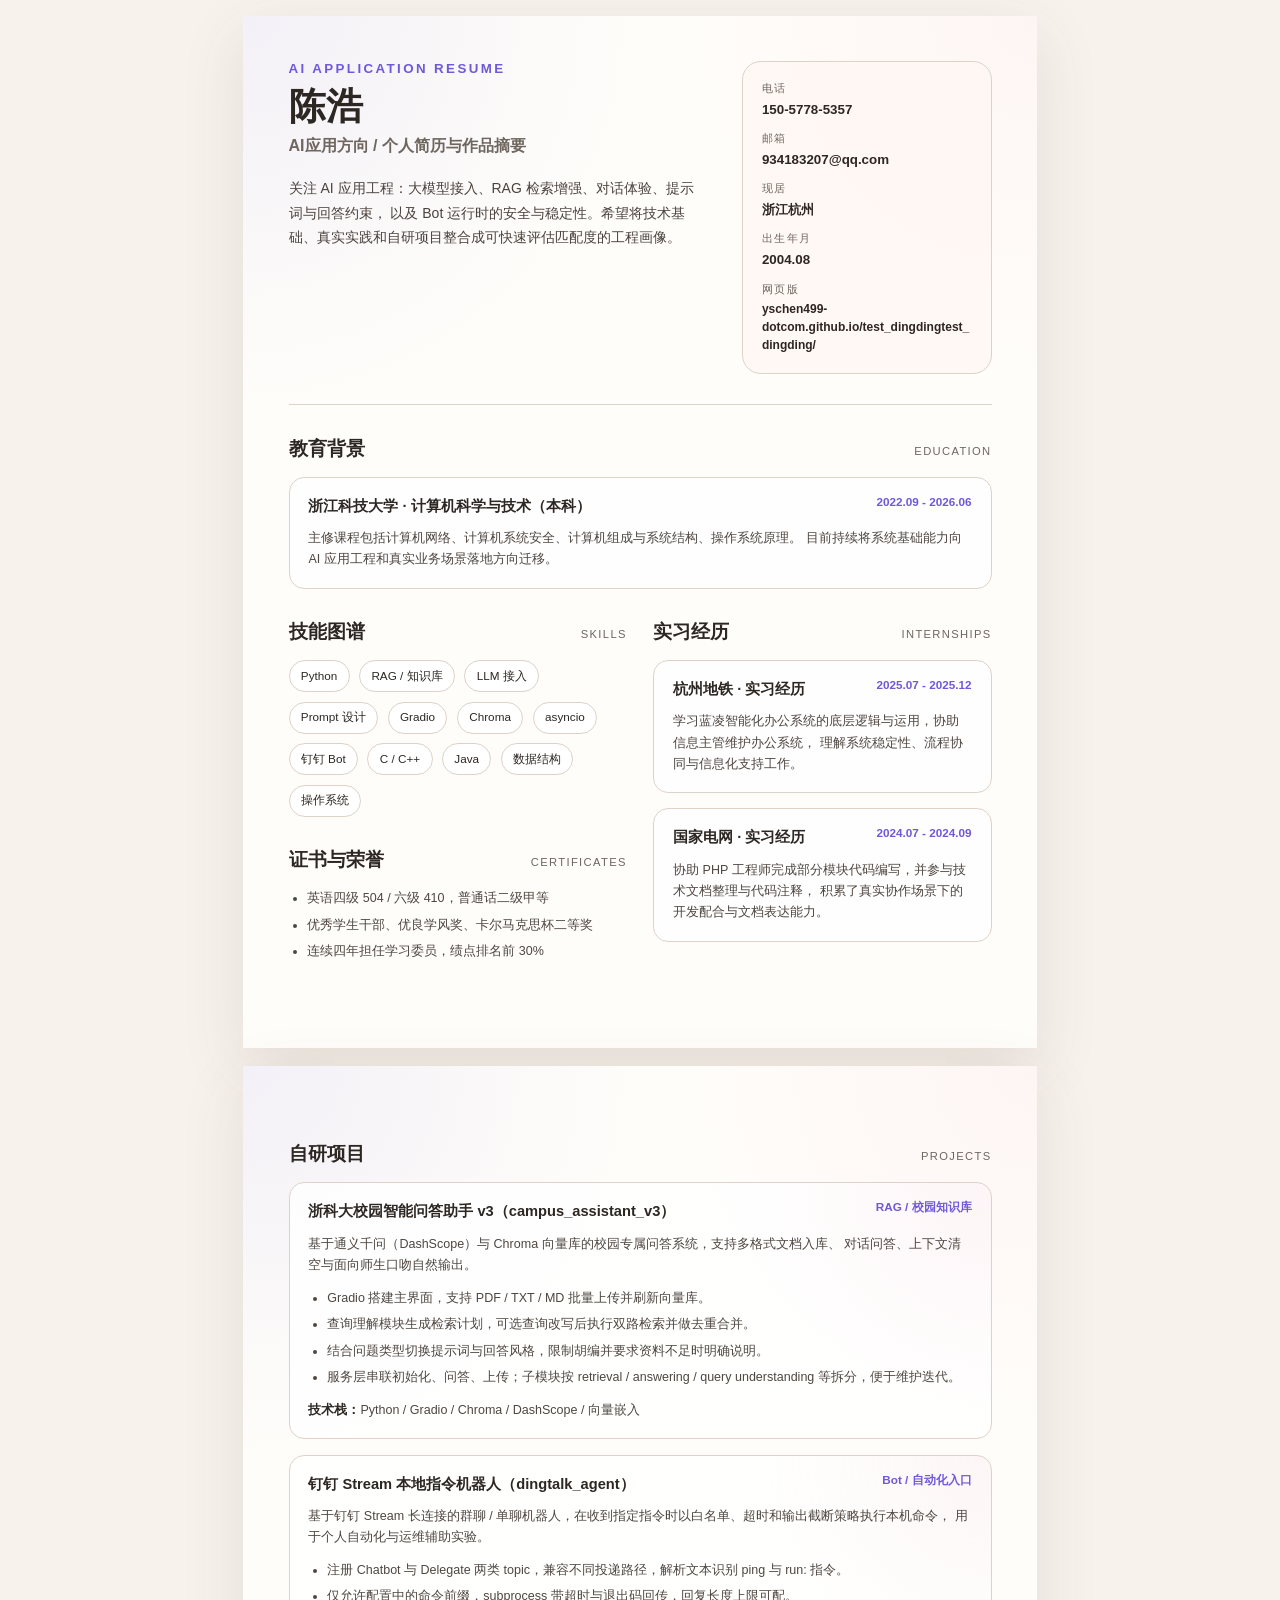
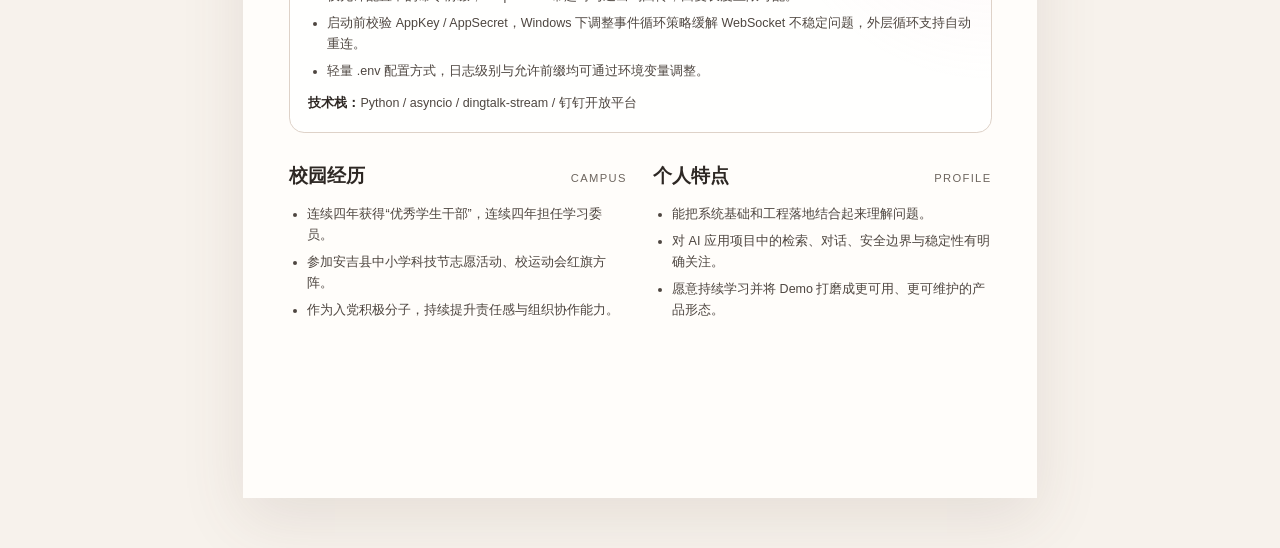
==== resume-pdf.html @ b0242d7b "Add downloadable PDF resume Co-authored-by: yschen499-dotcom <yschen499-dotcom@users.noreply.github." ====
<!DOCTYPE html>
<html lang="zh-CN">
<head>
  <meta charset="UTF-8">
  <meta name="viewport" content="width=device-width, initial-scale=1.0">
  <title>陈浩 | AI应用方向 PDF 简历</title>
  <link rel="stylesheet" href="resume-pdf.css">
</head>
<body>
  <main class="resume-document">
    <section class="page">
      <header class="resume-header">
        <div>
          <p class="eyebrow">AI APPLICATION RESUME</p>
          <h1>陈浩</h1>
          <p class="headline">AI应用方向 / 个人简历与作品摘要</p>
          <p class="summary">
            关注 AI 应用工程：大模型接入、RAG 检索增强、对话体验、提示词与回答约束，
            以及 Bot 运行时的安全与稳定性。希望将技术基础、真实实践和自研项目整合成可快速评估匹配度的工程画像。
          </p>
        </div>

        <aside class="contact-panel">
          <div class="contact-item">
            <span>电话</span>
            <strong>150-5778-5357</strong>
          </div>
          <div class="contact-item">
            <span>邮箱</span>
            <strong>934183207@qq.com</strong>
          </div>
          <div class="contact-item">
            <span>现居</span>
            <strong>浙江杭州</strong>
          </div>
          <div class="contact-item">
            <span>出生年月</span>
            <strong>2004.08</strong>
          </div>
          <div class="contact-item contact-link">
            <span>网页版</span>
            <strong>yschen499-dotcom.github.io/test_dingdingtest_dingding/</strong>
          </div>
        </aside>
      </header>

      <section class="section">
        <div class="section-title-row">
          <h2>教育背景</h2>
          <span>Education</span>
        </div>
        <article class="entry-card">
          <div class="entry-head">
            <h3>浙江科技大学 · 计算机科学与技术（本科）</h3>
            <span>2022.09 - 2026.06</span>
          </div>
          <p>
            主修课程包括计算机网络、计算机系统安全、计算机组成与系统结构、操作系统原理。
            目前持续将系统基础能力向 AI 应用工程和真实业务场景落地方向迁移。
          </p>
        </article>
      </section>

      <section class="two-column">
        <div class="column">
          <section class="section">
            <div class="section-title-row">
              <h2>技能图谱</h2>
              <span>Skills</span>
            </div>
            <div class="tag-grid">
              <span>Python</span>
              <span>RAG / 知识库</span>
              <span>LLM 接入</span>
              <span>Prompt 设计</span>
              <span>Gradio</span>
              <span>Chroma</span>
              <span>asyncio</span>
              <span>钉钉 Bot</span>
              <span>C / C++</span>
              <span>Java</span>
              <span>数据结构</span>
              <span>操作系统</span>
            </div>
          </section>

          <section class="section">
            <div class="section-title-row">
              <h2>证书与荣誉</h2>
              <span>Certificates</span>
            </div>
            <ul class="bullet-list">
              <li>英语四级 504 / 六级 410，普通话二级甲等</li>
              <li>优秀学生干部、优良学风奖、卡尔马克思杯二等奖</li>
              <li>连续四年担任学习委员，绩点排名前 30%</li>
            </ul>
          </section>
        </div>

        <div class="column">
          <section class="section">
            <div class="section-title-row">
              <h2>实习经历</h2>
              <span>Internships</span>
            </div>
            <article class="entry-card compact">
              <div class="entry-head">
                <h3>杭州地铁 · 实习经历</h3>
                <span>2025.07 - 2025.12</span>
              </div>
              <p>
                学习蓝凌智能化办公系统的底层逻辑与运用，协助信息主管维护办公系统，
                理解系统稳定性、流程协同与信息化支持工作。
              </p>
            </article>
            <article class="entry-card compact">
              <div class="entry-head">
                <h3>国家电网 · 实习经历</h3>
                <span>2024.07 - 2024.09</span>
              </div>
              <p>
                协助 PHP 工程师完成部分模块代码编写，并参与技术文档整理与代码注释，
                积累了真实协作场景下的开发配合与文档表达能力。
              </p>
            </article>
          </section>
        </div>
      </section>
    </section>

    <section class="page">
      <section class="section">
        <div class="section-title-row">
          <h2>自研项目</h2>
          <span>Projects</span>
        </div>

        <article class="project-card">
          <div class="entry-head">
            <h3>浙科大校园智能问答助手 v3（campus_assistant_v3）</h3>
            <span>RAG / 校园知识库</span>
          </div>
          <p class="project-summary">
            基于通义千问（DashScope）与 Chroma 向量库的校园专属问答系统，支持多格式文档入库、
            对话问答、上下文清空与面向师生口吻自然输出。
          </p>
          <ul class="bullet-list">
            <li>Gradio 搭建主界面，支持 PDF / TXT / MD 批量上传并刷新向量库。</li>
            <li>查询理解模块生成检索计划，可选查询改写后执行双路检索并做去重合并。</li>
            <li>结合问题类型切换提示词与回答风格，限制胡编并要求资料不足时明确说明。</li>
            <li>服务层串联初始化、问答、上传；子模块按 retrieval / answering / query understanding 等拆分，便于维护迭代。</li>
          </ul>
          <p class="stack-line">
            <strong>技术栈：</strong>Python / Gradio / Chroma / DashScope / 向量嵌入
          </p>
        </article>

        <article class="project-card">
          <div class="entry-head">
            <h3>钉钉 Stream 本地指令机器人（dingtalk_agent）</h3>
            <span>Bot / 自动化入口</span>
          </div>
          <p class="project-summary">
            基于钉钉 Stream 长连接的群聊 / 单聊机器人，在收到指定指令时以白名单、超时和输出截断策略执行本机命令，
            用于个人自动化与运维辅助实验。
          </p>
          <ul class="bullet-list">
            <li>注册 Chatbot 与 Delegate 两类 topic，兼容不同投递路径，解析文本识别 ping 与 run: 指令。</li>
            <li>仅允许配置中的命令前缀，subprocess 带超时与退出码回传，回复长度上限可配。</li>
            <li>启动前校验 AppKey / AppSecret，Windows 下调整事件循环策略缓解 WebSocket 不稳定问题，外层循环支持自动重连。</li>
            <li>轻量 .env 配置方式，日志级别与允许前缀均可通过环境变量调整。</li>
          </ul>
          <p class="stack-line">
            <strong>技术栈：</strong>Python / asyncio / dingtalk-stream / 钉钉开放平台
          </p>
        </article>
      </section>

      <section class="section bottom-grid">
        <div>
          <div class="section-title-row">
            <h2>校园经历</h2>
            <span>Campus</span>
          </div>
          <ul class="bullet-list">
            <li>连续四年获得“优秀学生干部”，连续四年担任学习委员。</li>
            <li>参加安吉县中小学科技节志愿活动、校运动会红旗方阵。</li>
            <li>作为入党积极分子，持续提升责任感与组织协作能力。</li>
          </ul>
        </div>

        <div>
          <div class="section-title-row">
            <h2>个人特点</h2>
            <span>Profile</span>
          </div>
          <ul class="bullet-list">
            <li>能把系统基础和工程落地结合起来理解问题。</li>
            <li>对 AI 应用项目中的检索、对话、安全边界与稳定性有明确关注。</li>
            <li>愿意持续学习并将 Demo 打磨成更可用、更可维护的产品形态。</li>
          </ul>
        </div>
      </section>
    </section>
  </main>
</body>
</html>
---- resume-pdf.css ----
@page {
  size: A4;
  margin: 12mm;
}

:root {
  --bg: #f7f2ec;
  --page: #fffdfa;
  --panel: #fff8f4;
  --line: #ded2c8;
  --text: #2d2723;
  --muted: #6e665f;
  --primary: #6f59d8;
  --accent: #efb2c2;
}

* {
  box-sizing: border-box;
}

html,
body {
  margin: 0;
  padding: 0;
  background: var(--bg);
  color: var(--text);
  font-family: "Noto Sans CJK SC", "Microsoft YaHei", "PingFang SC", "Hiragino Sans GB", "Segoe UI", sans-serif;
}

body {
  -webkit-print-color-adjust: exact;
  print-color-adjust: exact;
}

.resume-document {
  width: 210mm;
  margin: 0 auto;
}

.page {
  min-height: 273mm;
  padding: 12mm;
  background:
    radial-gradient(circle at top left, rgba(111, 89, 216, 0.08), transparent 30%),
    radial-gradient(circle at top right, rgba(239, 178, 194, 0.1), transparent 28%),
    var(--page);
  page-break-after: always;
}

.page:last-child {
  page-break-after: auto;
}

.resume-header {
  display: grid;
  grid-template-columns: 1.25fr 0.75fr;
  gap: 10mm;
  padding-bottom: 8mm;
  border-bottom: 1px solid var(--line);
}

.eyebrow {
  margin: 0 0 3mm;
  color: var(--primary);
  font-size: 10pt;
  font-weight: 700;
  letter-spacing: 0.18em;
  text-transform: uppercase;
}

h1 {
  margin: 0;
  font-size: 28pt;
  line-height: 1;
}

.headline {
  margin: 3mm 0 0;
  font-size: 12pt;
  color: var(--muted);
  font-weight: 600;
}

.summary {
  margin: 5mm 0 0;
  font-size: 10.5pt;
  line-height: 1.75;
  color: #4a423d;
}

.contact-panel {
  display: grid;
  gap: 3mm;
  align-content: start;
  padding: 5mm;
  border: 1px solid var(--line);
  border-radius: 5mm;
  background: rgba(255, 248, 244, 0.9);
}

.contact-item span,
.section-title-row span {
  display: block;
  color: var(--muted);
  font-size: 8.4pt;
  text-transform: uppercase;
  letter-spacing: 0.12em;
}

.contact-item strong {
  display: block;
  margin-top: 1mm;
  font-size: 10pt;
  line-height: 1.5;
  word-break: break-word;
}

.contact-link strong {
  font-size: 9pt;
}

.section {
  margin-top: 8mm;
}

.section-title-row {
  display: flex;
  align-items: baseline;
  justify-content: space-between;
  gap: 4mm;
  margin-bottom: 4mm;
}

.section-title-row h2 {
  margin: 0;
  font-size: 14pt;
}

.entry-card,
.project-card {
  padding: 4.5mm 5mm;
  border: 1px solid var(--line);
  border-radius: 4mm;
  background: rgba(255, 255, 255, 0.82);
}

.entry-card + .entry-card,
.project-card + .project-card {
  margin-top: 4mm;
}

.entry-head {
  display: flex;
  align-items: flex-start;
  justify-content: space-between;
  gap: 4mm;
}

.entry-head h3 {
  margin: 0;
  font-size: 11pt;
  line-height: 1.5;
}

.entry-head span {
  color: var(--primary);
  font-size: 8.8pt;
  font-weight: 700;
  white-space: nowrap;
}

.entry-card p,
.project-summary,
.stack-line,
.bullet-list {
  margin: 3mm 0 0;
  font-size: 9.4pt;
  line-height: 1.7;
  color: #4e4640;
}

.two-column,
.bottom-grid {
  display: grid;
  grid-template-columns: 1fr 1fr;
  gap: 7mm;
}

.tag-grid {
  display: flex;
  flex-wrap: wrap;
  gap: 2.5mm;
}

.tag-grid span {
  padding: 2mm 3mm;
  border-radius: 999px;
  border: 1px solid var(--line);
  background: rgba(255, 255, 255, 0.92);
  font-size: 8.8pt;
}

.bullet-list {
  padding-left: 5mm;
}

.bullet-list li + li {
  margin-top: 1.4mm;
}

.project-card {
  background:
    radial-gradient(circle at top right, rgba(239, 178, 194, 0.12), transparent 30%),
    rgba(255, 255, 255, 0.85);
}

.stack-line strong {
  color: var(--text);
}

@media screen {
  body {
    padding: 16px 0 32px;
  }

  .page {
    box-shadow: 0 20px 60px rgba(96, 77, 62, 0.12);
    margin-bottom: 18px;
  }
}
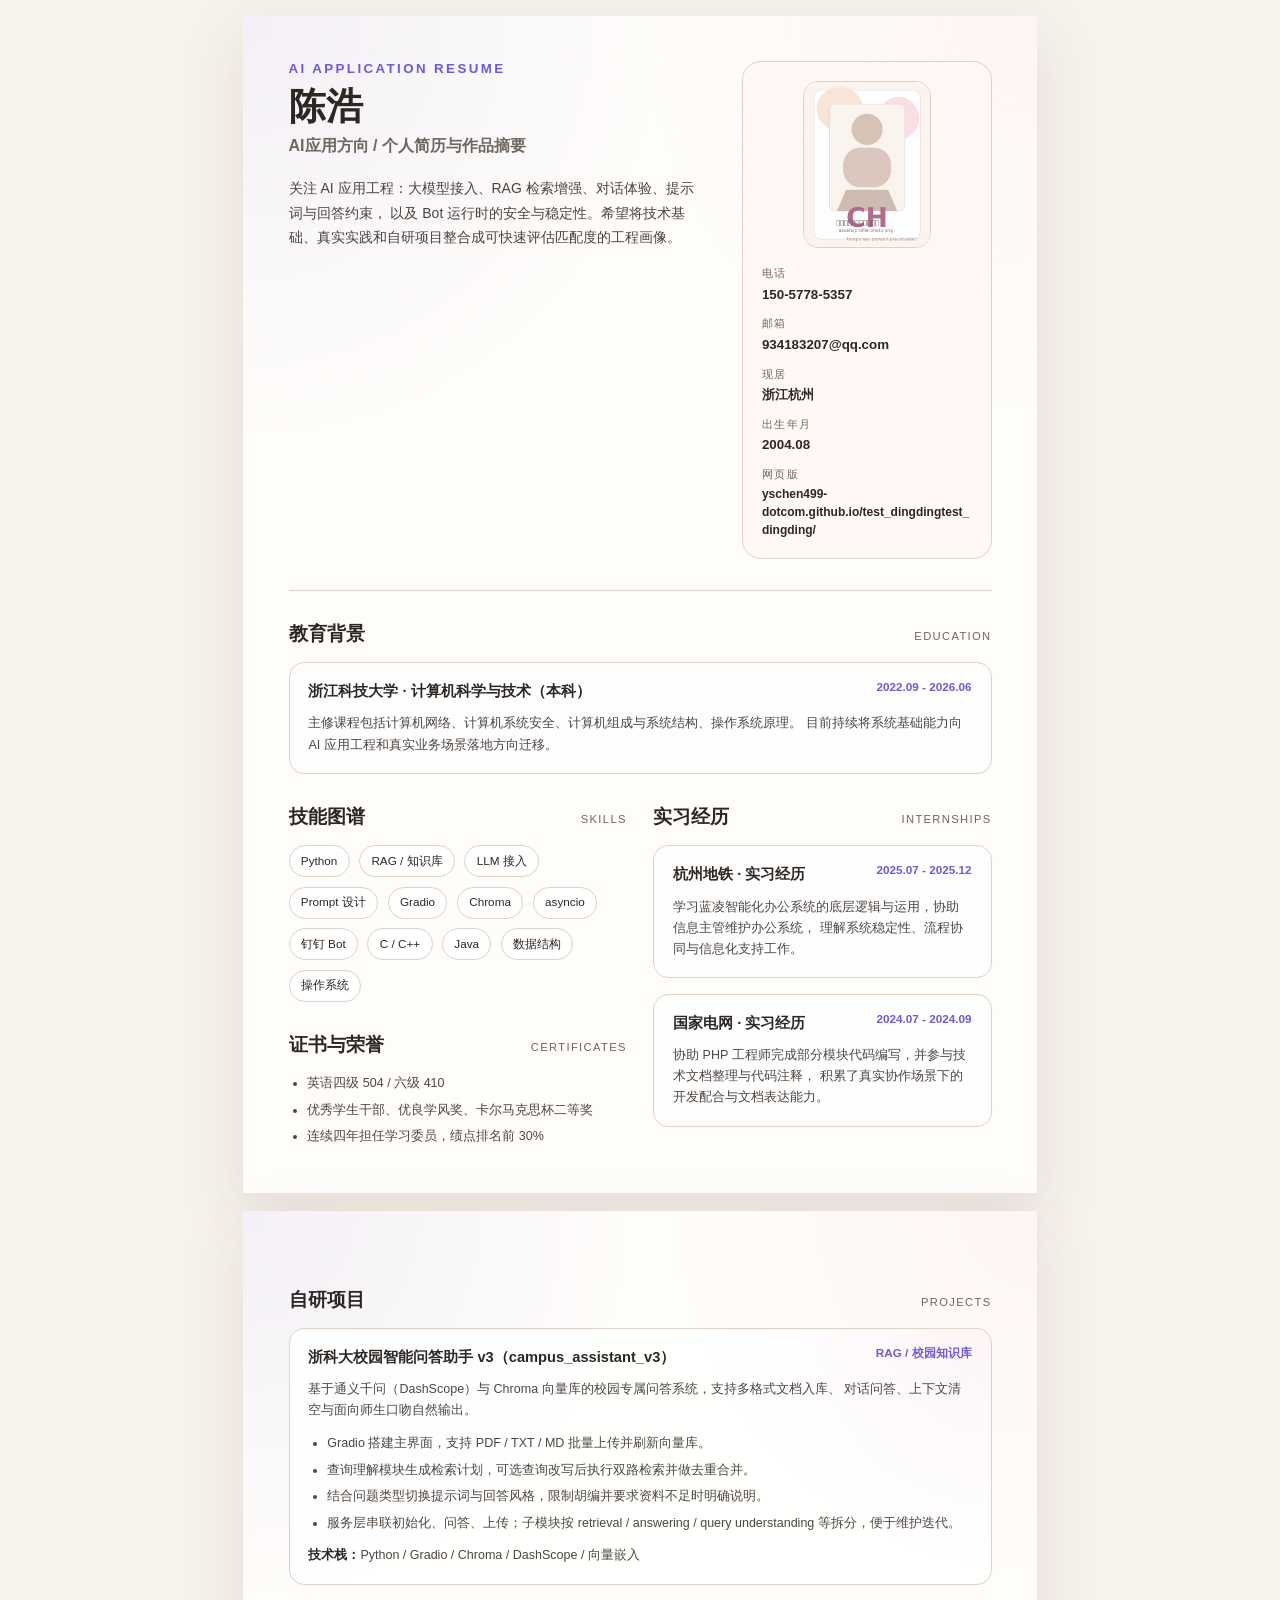
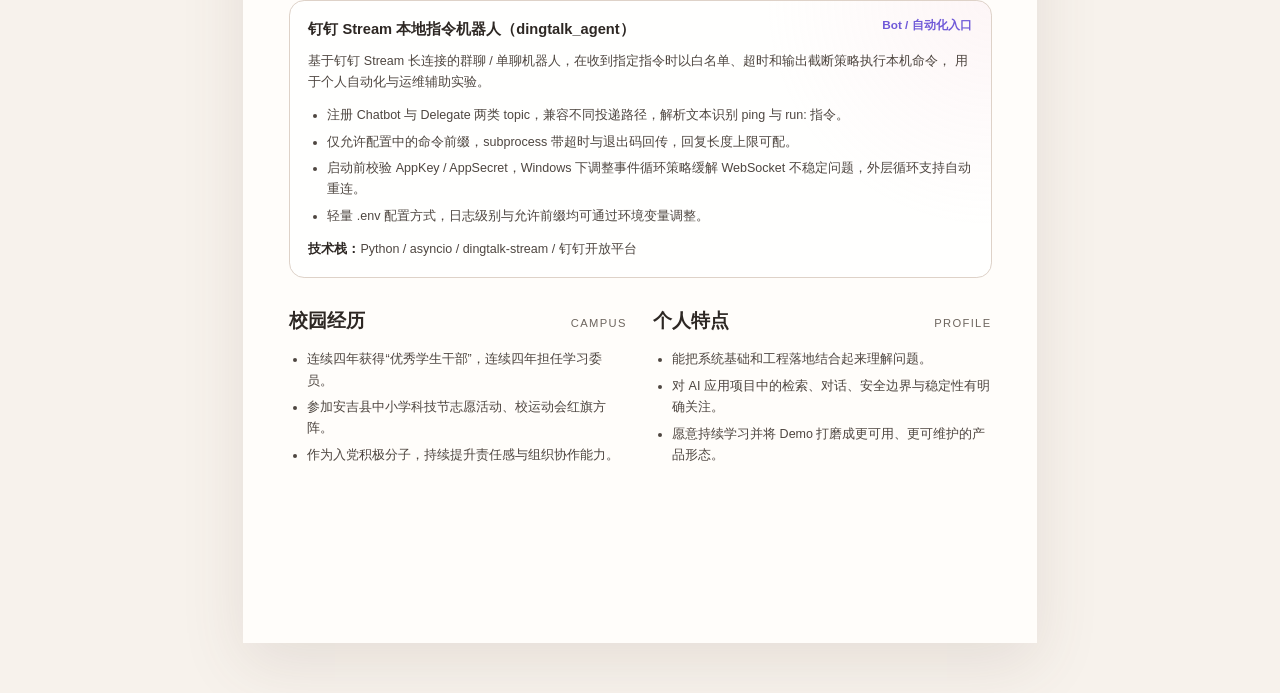
==== commit feb0aedd: "Refresh resume with editorial style Co-authored-by: yschen499-dotcom <yschen499-dotcom@users.noreply" ====
--- a/resume-pdf.html
+++ b/resume-pdf.html
@@ -10,7 +10,7 @@
   <main class="resume-document">
     <section class="page">
       <header class="resume-header">
-        <div>
+        <div class="resume-intro">
           <p class="eyebrow">AI APPLICATION RESUME</p>
           <h1>陈浩</h1>
           <p class="headline">AI应用方向 / 个人简历与作品摘要</p>
@@ -21,6 +21,9 @@
         </div>
 
         <aside class="contact-panel">
+          <div class="pdf-photo-wrap">
+            <img class="pdf-photo" src="assets/profile-photo.png" alt="陈浩证件照">
+          </div>
           <div class="contact-item">
             <span>电话</span>
             <strong>150-5778-5357</strong>
@@ -90,7 +93,7 @@
               <span>Certificates</span>
             </div>
             <ul class="bullet-list">
-              <li>英语四级 504 / 六级 410，普通话二级甲等</li>
+              <li>英语四级 504 / 六级 410</li>
               <li>优秀学生干部、优良学风奖、卡尔马克思杯二等奖</li>
               <li>连续四年担任学习委员，绩点排名前 30%</li>
             </ul>
--- a/resume-pdf.css
+++ b/resume-pdf.css
@@ -59,6 +59,10 @@
   border-bottom: 1px solid var(--line);
 }
 
+.resume-intro {
+  align-self: start;
+}
+
 .eyebrow {
   margin: 0 0 3mm;
   color: var(--primary);
@@ -96,6 +100,21 @@
   border: 1px solid var(--line);
   border-radius: 5mm;
   background: rgba(255, 248, 244, 0.9);
+}
+
+.pdf-photo-wrap {
+  display: flex;
+  justify-content: center;
+  margin-bottom: 2mm;
+}
+
+.pdf-photo {
+  width: 34mm;
+  height: 44mm;
+  object-fit: cover;
+  border-radius: 4mm;
+  border: 1px solid var(--line);
+  background: linear-gradient(145deg, rgba(239, 178, 194, 0.18), rgba(111, 89, 216, 0.12));
 }
 
 .contact-item span,
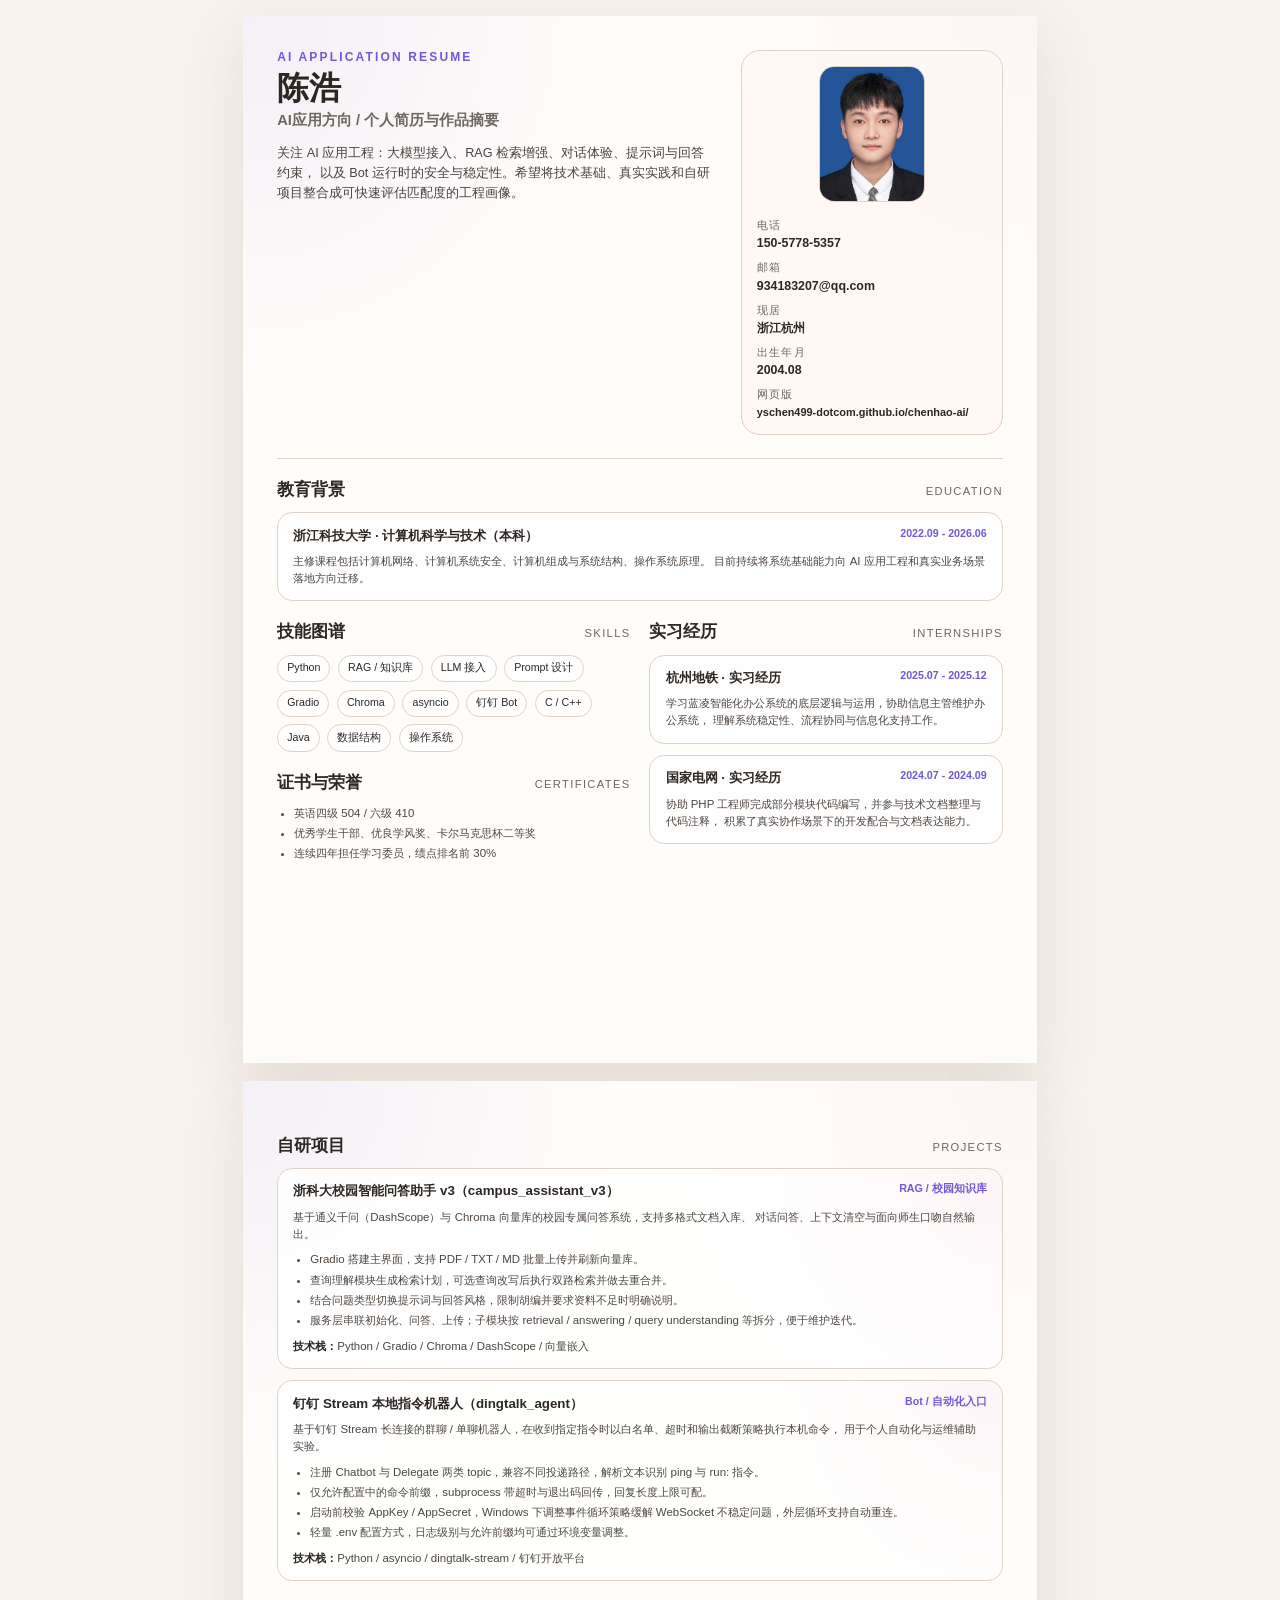
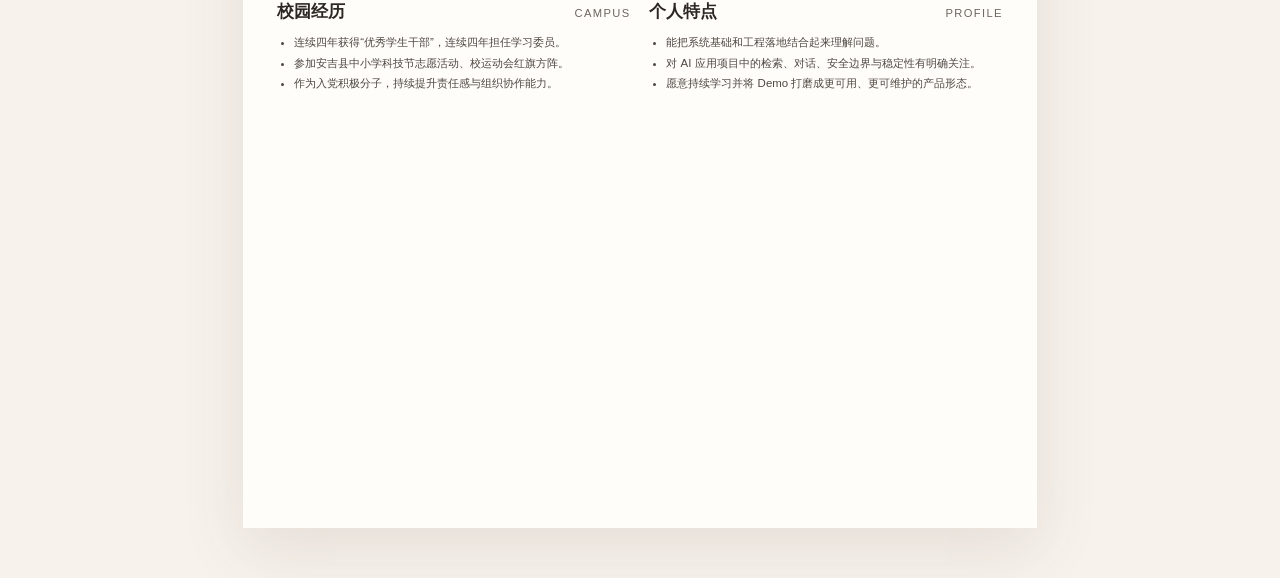
==== commit 124ccc78: "Update links for renamed repository Co-authored-by: yschen499-dotcom <yschen499-dotcom@users.noreply" ====
--- a/resume-pdf.html
+++ b/resume-pdf.html
@@ -42,7 +42,7 @@
           </div>
           <div class="contact-item contact-link">
             <span>网页版</span>
-            <strong>yschen499-dotcom.github.io/test_dingdingtest_dingding/</strong>
+            <strong>yschen499-dotcom.github.io/chenhao-ai/</strong>
           </div>
         </aside>
       </header>
--- a/resume-pdf.css
+++ b/resume-pdf.css
@@ -1,6 +1,6 @@
 @page {
   size: A4;
-  margin: 12mm;
+  margin: 10mm;
 }
 
 :root {
@@ -38,8 +38,8 @@
 }
 
 .page {
-  min-height: 273mm;
-  padding: 12mm;
+  min-height: 277mm;
+  padding: 9mm;
   background:
     radial-gradient(circle at top left, rgba(111, 89, 216, 0.08), transparent 30%),
     radial-gradient(circle at top right, rgba(239, 178, 194, 0.1), transparent 28%),
@@ -54,8 +54,8 @@
 .resume-header {
   display: grid;
   grid-template-columns: 1.25fr 0.75fr;
-  gap: 10mm;
-  padding-bottom: 8mm;
+  gap: 7mm;
+  padding-bottom: 6mm;
   border-bottom: 1px solid var(--line);
 }
 
@@ -64,9 +64,9 @@
 }
 
 .eyebrow {
-  margin: 0 0 3mm;
+  margin: 0 0 2mm;
   color: var(--primary);
-  font-size: 10pt;
+  font-size: 9pt;
   font-weight: 700;
   letter-spacing: 0.18em;
   text-transform: uppercase;
@@ -74,29 +74,29 @@
 
 h1 {
   margin: 0;
-  font-size: 28pt;
+  font-size: 24pt;
   line-height: 1;
 }
 
 .headline {
-  margin: 3mm 0 0;
-  font-size: 12pt;
+  margin: 2mm 0 0;
+  font-size: 11pt;
   color: var(--muted);
   font-weight: 600;
 }
 
 .summary {
-  margin: 5mm 0 0;
-  font-size: 10.5pt;
-  line-height: 1.75;
+  margin: 3.5mm 0 0;
+  font-size: 9.5pt;
+  line-height: 1.58;
   color: #4a423d;
 }
 
 .contact-panel {
   display: grid;
-  gap: 3mm;
+  gap: 2.2mm;
   align-content: start;
-  padding: 5mm;
+  padding: 4mm;
   border: 1px solid var(--line);
   border-radius: 5mm;
   background: rgba(255, 248, 244, 0.9);
@@ -109,8 +109,8 @@
 }
 
 .pdf-photo {
-  width: 34mm;
-  height: 44mm;
+  width: 28mm;
+  height: 36mm;
   object-fit: cover;
   border-radius: 4mm;
   border: 1px solid var(--line);
@@ -128,36 +128,36 @@
 
 .contact-item strong {
   display: block;
-  margin-top: 1mm;
-  font-size: 10pt;
-  line-height: 1.5;
+  margin-top: 0.6mm;
+  font-size: 9.3pt;
+  line-height: 1.35;
   word-break: break-word;
 }
 
 .contact-link strong {
-  font-size: 9pt;
+  font-size: 8.2pt;
 }
 
 .section {
-  margin-top: 8mm;
+  margin-top: 5mm;
 }
 
 .section-title-row {
   display: flex;
   align-items: baseline;
   justify-content: space-between;
-  gap: 4mm;
-  margin-bottom: 4mm;
+  gap: 3mm;
+  margin-bottom: 3mm;
 }
 
 .section-title-row h2 {
   margin: 0;
-  font-size: 14pt;
+  font-size: 12.6pt;
 }
 
 .entry-card,
 .project-card {
-  padding: 4.5mm 5mm;
+  padding: 3.5mm 4mm;
   border: 1px solid var(--line);
   border-radius: 4mm;
   background: rgba(255, 255, 255, 0.82);
@@ -165,7 +165,7 @@
 
 .entry-card + .entry-card,
 .project-card + .project-card {
-  margin-top: 4mm;
+  margin-top: 3mm;
 }
 
 .entry-head {
@@ -177,13 +177,13 @@
 
 .entry-head h3 {
   margin: 0;
-  font-size: 11pt;
-  line-height: 1.5;
+  font-size: 10pt;
+  line-height: 1.35;
 }
 
 .entry-head span {
   color: var(--primary);
-  font-size: 8.8pt;
+  font-size: 8pt;
   font-weight: 700;
   white-space: nowrap;
 }
@@ -192,9 +192,9 @@
 .project-summary,
 .stack-line,
 .bullet-list {
-  margin: 3mm 0 0;
-  font-size: 9.4pt;
-  line-height: 1.7;
+  margin: 2.2mm 0 0;
+  font-size: 8.6pt;
+  line-height: 1.5;
   color: #4e4640;
 }
 
@@ -202,29 +202,29 @@
 .bottom-grid {
   display: grid;
   grid-template-columns: 1fr 1fr;
-  gap: 7mm;
+  gap: 5mm;
 }
 
 .tag-grid {
   display: flex;
   flex-wrap: wrap;
-  gap: 2.5mm;
+  gap: 2mm;
 }
 
 .tag-grid span {
-  padding: 2mm 3mm;
+  padding: 1.5mm 2.4mm;
   border-radius: 999px;
   border: 1px solid var(--line);
   background: rgba(255, 255, 255, 0.92);
-  font-size: 8.8pt;
+  font-size: 8pt;
 }
 
 .bullet-list {
-  padding-left: 5mm;
+  padding-left: 4.5mm;
 }
 
 .bullet-list li + li {
-  margin-top: 1.4mm;
+  margin-top: 0.8mm;
 }
 
 .project-card {
